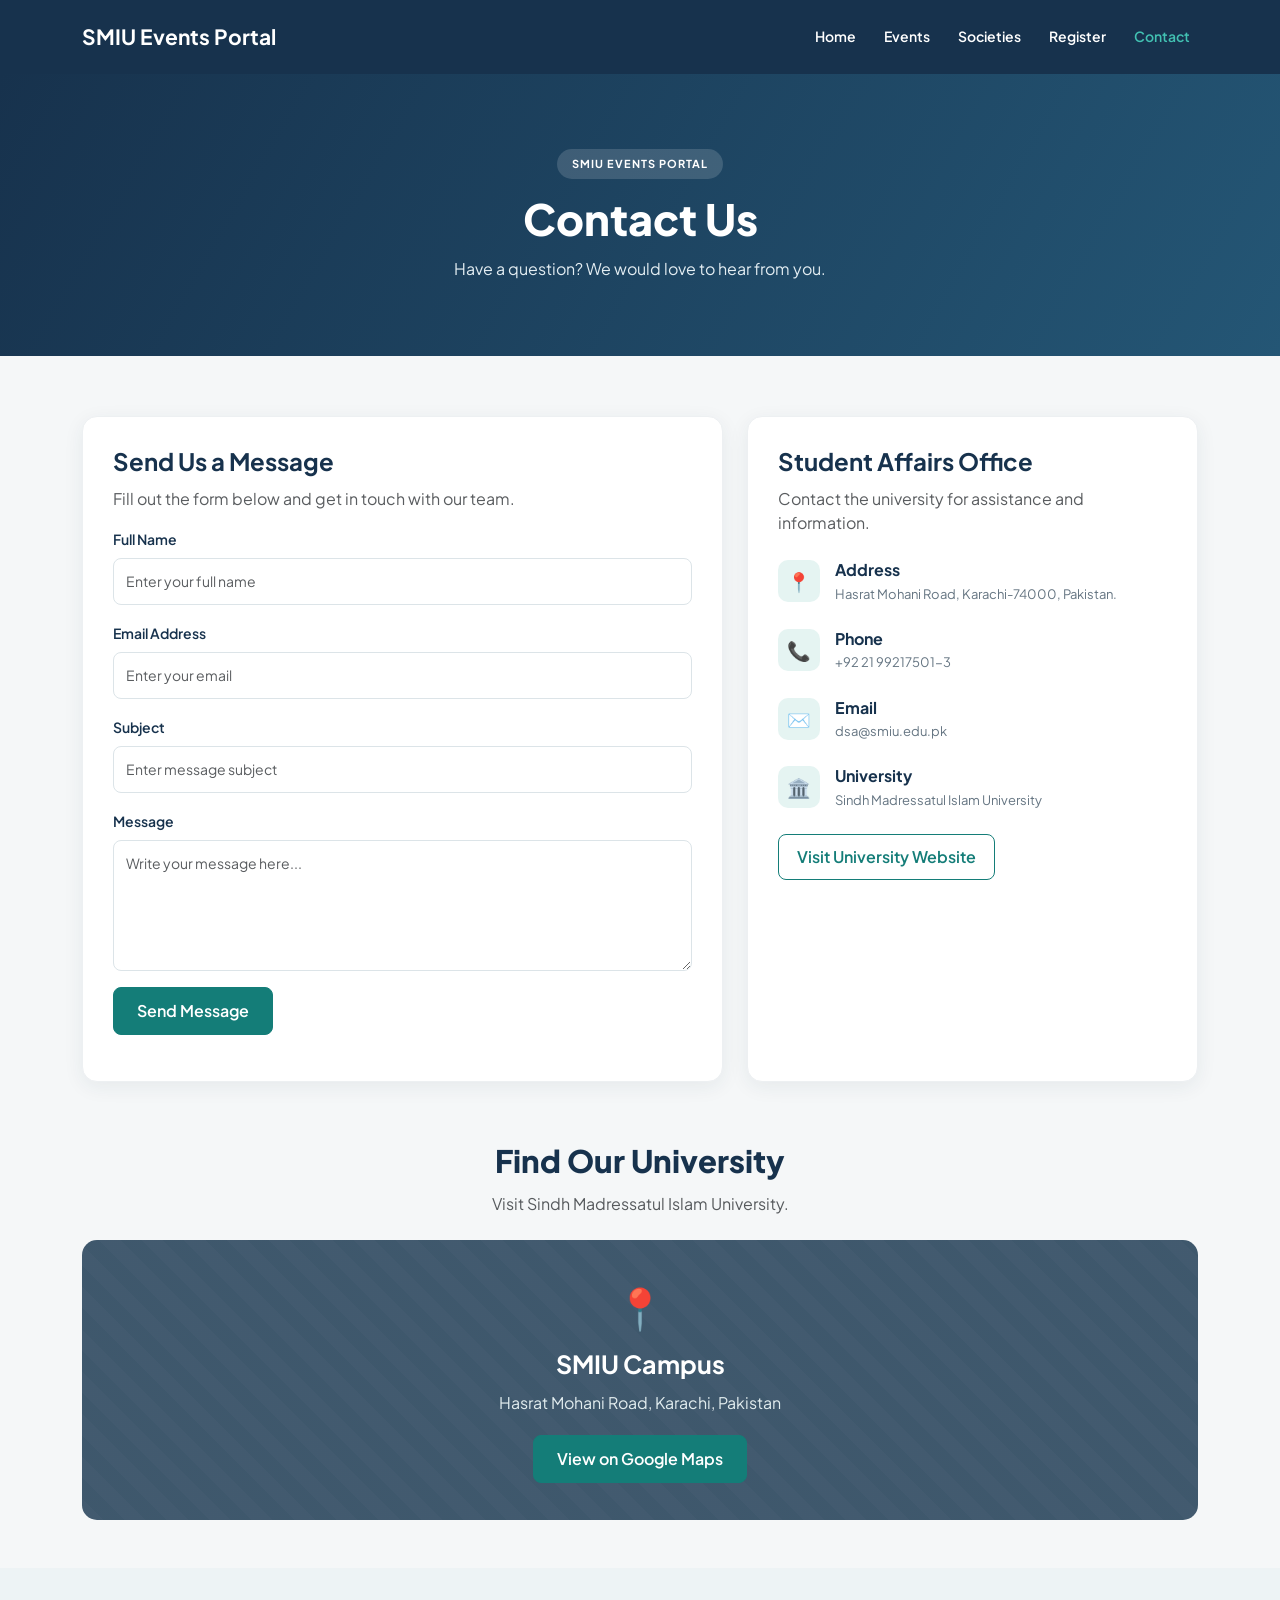
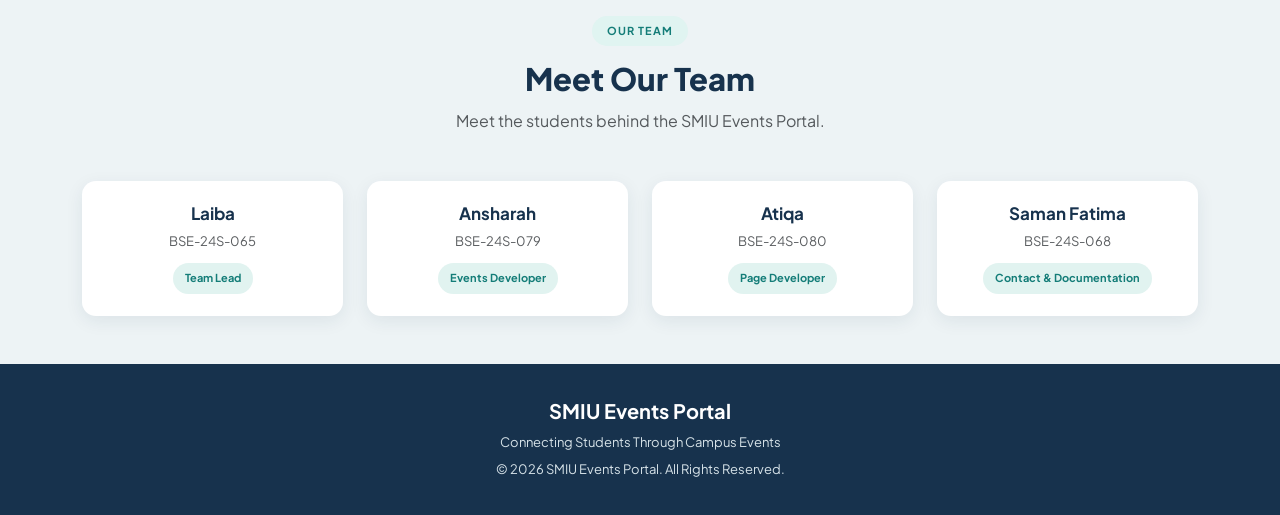
==== contact.html @ 270039a4 "Complete contact page design and styling" ====
<!DOCTYPE html>
<html lang="en">
<head>
    <meta charset="UTF-8">
    <meta name="viewport" content="width=device-width, initial-scale=1.0">

    <title>Contact Us | SMIU Events Portal</title>

    <!-- Bootstrap 5.3.3 CSS -->
    <link href="https://cdn.jsdelivr.net/npm/bootstrap@5.3.3/dist/css/bootstrap.min.css"
          rel="stylesheet">

    <!-- Google Font -->
    <link href="https://fonts.googleapis.com/css2?family=Plus+Jakarta+Sans:wght@400;500;600;700;800&display=swap"
          rel="stylesheet">

    <!-- Custom CSS -->
    <link rel="stylesheet" href="CSS/style.css">
</head>

<body>

<!-- ================= NAVBAR ================= -->
<header>
    <nav class="navbar navbar-expand-lg site-navbar">
        <div class="container">

            <a class="navbar-brand fw-bold text-white" href="index.html">
                SMIU Events Portal
            </a>

            <button class="navbar-toggler bg-light" type="button"
                    data-bs-toggle="collapse" data-bs-target="#mainNavbar"
                    aria-controls="mainNavbar" aria-expanded="false"
                    aria-label="Toggle navigation">
                <span class="navbar-toggler-icon"></span>
            </button>

            <div class="collapse navbar-collapse" id="mainNavbar">
                <ul class="navbar-nav ms-auto align-items-lg-center">

                    <li class="nav-item">
                        <a class="nav-link" href="index.html">Home</a>
                    </li>

                    <li class="nav-item">
                        <a class="nav-link" href="events.html">Events</a>
                    </li>

                    <li class="nav-item">
                        <a class="nav-link" href="societies.html">Societies</a>
                    </li>

                    <li class="nav-item">
                        <a class="nav-link" href="register.html">Register</a>
                    </li>

                    <li class="nav-item">
                        <a class="nav-link active" aria-current="page"
                           href="contact.html">Contact</a>
                    </li>

                </ul>
            </div>
        </div>
    </nav>
</header>

<main>

<!-- ================= HERO SECTION ================= -->
<section class="contact-hero text-center">
    <div class="container">
        <span class="hero-label">SMIU EVENTS PORTAL</span>
        <h1>Contact Us</h1>
        <p>Have a question? We would love to hear from you.</p>
    </div>
</section>

<!-- ================= CONTACT SECTION ================= -->
<section class="container contact-section py-5">

    <div class="row g-4">

        <!-- CONTACT FORM -->
        <div class="col-lg-7">
            <div class="contact-box h-100">

                <h2>Send Us a Message</h2>
                <p class="text-muted">
                    Fill out the form below and get in touch with our team.
                </p>

                <form id="contactForm">

                    <div class="mb-3">
                        <label for="name" class="form-label">Full Name</label>
                        <input type="text" class="form-control"
                               id="name" name="name"
                               placeholder="Enter your full name" required>
                    </div>

                    <div class="mb-3">
                        <label for="email" class="form-label">Email Address</label>
                        <input type="email" class="form-control"
                               id="email" name="email"
                               placeholder="Enter your email" required>
                    </div>

                    <div class="mb-3">
                        <label for="subject" class="form-label">Subject</label>
                        <input type="text" class="form-control"
                               id="subject" name="subject"
                               placeholder="Enter message subject" required>
                    </div>

                    <div class="mb-3">
                        <label for="message" class="form-label">Message</label>
                        <textarea class="form-control"
                                  id="message" name="message"
                                  rows="5"
                                  placeholder="Write your message here..."
                                  required></textarea>
                    </div>

                    <button type="submit" class="btn btn-smiu-primary">
                        Send Message
                    </button>

                    <p id="formFeedback" class="small mt-3 mb-0"
                       aria-live="polite"></p>

                </form>

            </div>
        </div>

        <!-- OFFICE DETAILS -->
        <div class="col-lg-5">
            <div class="contact-box office-box h-100">

                <h2>Student Affairs Office</h2>
                <p class="text-muted">
                    Contact the university for assistance and information.
                </p>

                <div class="office-detail">
                    <div class="detail-icon">📍</div>
                    <div>
                        <h6>Address</h6>
                        <p>Hasrat Mohani Road, Karachi-74000, Pakistan.</p>
                    </div>
                </div>

                <div class="office-detail">
                    <div class="detail-icon">📞</div>
                    <div>
                        <h6>Phone</h6>
                        <p>+92 21 99217501-3</p>
                    </div>
                </div>

                <div class="office-detail">
                    <div class="detail-icon">✉️</div>
                    <div>
                        <h6>Email</h6>
                        <p>dsa@smiu.edu.pk</p>
                    </div>
                </div>

                <div class="office-detail">
                    <div class="detail-icon">🏛️</div>
                    <div>
                        <h6>University</h6>
                        <p>Sindh Madressatul Islam University</p>
                    </div>
                </div>

                <a href="https://www.smiu.edu.pk/"
                   target="_blank" rel="noopener"
                   class="btn btn-outline-smiu mt-4">
                    Visit University Website
                </a>

            </div>
        </div>

    </div>
</section>

<!-- ================= MAP PLACEHOLDER ================= -->
<section class="container pb-5">

    <div class="text-center mb-4">
        <h2 class="smiu-section-title">Find Our University</h2>
        <p class="text-muted">Visit Sindh Madressatul Islam University.</p>
    </div>

    <div class="map-placeholder">
        <div class="map-content">
            <span class="map-icon">📍</span>
            <h3>SMIU Campus</h3>
            <p>Hasrat Mohani Road, Karachi, Pakistan</p>
            <a href="https://www.google.com/maps/search/?api=1&query=Sindh+Madressatul+Islam+University+Karachi"
               target="_blank" rel="noopener"
               class="btn btn-smiu-primary">
                View on Google Maps
            </a>
        </div>
    </div>

</section>

<!-- ================= TEAM SECTION ================= -->
<section class="team-section py-5">

    <div class="container">

        <div class="text-center mb-5">
            <span class="hero-label">OUR TEAM</span>
            <h2 class="smiu-section-title">Meet Our Team</h2>
            <p class="text-muted">
                Meet the students behind the SMIU Events Portal.
            </p>
        </div>

        <div class="row g-4">

            <!-- LAIBA -->
            <div class="col-12 col-sm-6 col-lg-3">
                <div class="card team-card h-100">
                    <img src="Images/laiba.jpg"
                         class="team-photo"
                         alt="Laiba - Team Lead"
                         onerror="this.style.display='none'">

                    <div class="card-body text-center">
                        <h5>Laiba</h5>
                        <p class="text-muted">BSE-24S-065</p>
                        <span class="team-badge">Team Lead</span>
                    </div>
                </div>
            </div>

            <!-- ANSHARAH -->
            <div class="col-12 col-sm-6 col-lg-3">
                <div class="card team-card h-100">
                    <img src="Images/ansharah.jpg"
                         class="team-photo"
                         alt="Ansharah - Events Page Developer"
                         onerror="this.style.display='none'">

                    <div class="card-body text-center">
                        <h5>Ansharah</h5>
                        <p class="text-muted">BSE-24S-079</p>
                        <span class="team-badge">Events Developer</span>
                    </div>
                </div>
            </div>

            <!-- ATIQA -->
            <div class="col-12 col-sm-6 col-lg-3">
                <div class="card team-card h-100">
                    <img src="Images/atiqa.jpg"
                         class="team-photo"
                         alt="Atiqa - Societies and Registration Developer"
                         onerror="this.style.display='none'">

                    <div class="card-body text-center">
                        <h5>Atiqa</h5>
                        <p class="text-muted">BSE-24S-080</p>
                        <span class="team-badge">Page Developer</span>
                    </div>
                </div>
            </div>

            <!-- SAMAN -->
            <div class="col-12 col-sm-6 col-lg-3">
                <div class="card team-card h-100">
                    <img src="Images/saman.jpg"
                         class="team-photo"
                         alt="Saman Fatima - Contact and Documentation"
                         onerror="this.style.display='none'">

                    <div class="card-body text-center">
                        <h5>Saman Fatima</h5>
                        <p class="text-muted">BSE-24S-068</p>
                        <span class="team-badge">Contact & Documentation</span>
                    </div>
                </div>
            </div>

        </div>
    </div>
</section>

</main>

<!-- ================= FOOTER ================= -->
<footer class="site-footer">
    <div class="container text-center">
        <h5>SMIU Events Portal</h5>
        <p>Connecting Students Through Campus Events</p>
        <p class="mb-0">
            &copy; 2026 SMIU Events Portal. All Rights Reserved.
        </p>
    </div>
</footer>

<!-- Bootstrap Bundle JS -->
<script src="https://cdn.jsdelivr.net/npm/bootstrap@5.3.3/dist/js/bootstrap.bundle.min.js"></script>

<!-- Contact Form Demo Behaviour -->
<script>
    document.getElementById("contactForm").addEventListener("submit", function(event) {
        event.preventDefault();

        document.getElementById("formFeedback").textContent =
            "Thank you! Your message has been prepared successfully.";

        document.getElementById("formFeedback").className =
            "small mt-3 mb-0 text-success";

        this.reset();
    });
</script>

</body>
</html>
---- CSS/style.css ----
/* ==========================================
   SMIU EVENTS PORTAL
   SAMAN - CONTACT PAGE STYLING
========================================== */

* {
    box-sizing: border-box;
}

body {
    font-family: 'Plus Jakarta Sans', sans-serif;
    background: #f5f7f8;
    color: #263746;
    margin: 0;
}

/* ================= NAVBAR ================= */

.site-navbar {
    background: #17324d;
    padding: 16px 0;
}

.site-navbar .navbar-brand {
    font-size: 21px;
    color: #ffffff;
}

.site-navbar .nav-link {
    color: #ffffff;
    font-size: 14px;
    font-weight: 600;
    margin-left: 12px;
    transition: 0.3s;
}

.site-navbar .nav-link:hover,
.site-navbar .nav-link.active {
    color: #42c1b2;
}

/* ================= HERO ================= */

.contact-hero {
    background: linear-gradient(120deg, #17324d, #245675);
    color: white;
    padding: 75px 15px;
}

.hero-label {
    display: inline-block;
    color: #147d78;
    background: #e0f4f1;
    padding: 7px 15px;
    border-radius: 30px;
    font-size: 11px;
    font-weight: 700;
    letter-spacing: 1px;
    margin-bottom: 14px;
}

.contact-hero .hero-label {
    background: rgba(255,255,255,0.15);
    color: #ffffff;
}

.contact-hero h1 {
    font-size: 43px;
    font-weight: 800;
    margin-bottom: 12px;
}

.contact-hero p {
    color: #e3edf2;
    margin: 0;
    font-size: 16px;
}

/* ================= CONTACT SECTION ================= */

.contact-section {
    padding-top: 60px !important;
    padding-bottom: 60px !important;
}

.contact-box {
    background: #ffffff;
    padding: 30px;
    border-radius: 15px;
    box-shadow: 0 5px 20px rgba(23,50,77,0.07);
    border: 1px solid #edf0f2;
}

.contact-box h2 {
    color: #17324d;
    font-size: 24px;
    font-weight: 700;
    margin-bottom: 12px;
}

/* ================= FORM ================= */

.contact-box .form-label {
    color: #17324d;
    font-weight: 600;
    font-size: 14px;
}

.contact-box .form-control {
    padding: 12px;
    border: 1px solid #dce4e8;
    border-radius: 8px;
    font-size: 14px;
}

.contact-box .form-control:focus {
    border-color: #147d78;
    box-shadow: 0 0 0 0.2rem rgba(20,125,120,0.12);
}

/* ================= BUTTONS ================= */

.btn-smiu-primary {
    background: #147d78;
    color: #ffffff;
    border: 1px solid #147d78;
    padding: 11px 23px;
    border-radius: 8px;
    font-weight: 600;
    transition: 0.3s;
}

.btn-smiu-primary:hover {
    background: #105f5b;
    color: white;
    border-color: #105f5b;
}

.btn-outline-smiu {
    border: 1px solid #147d78;
    color: #147d78;
    border-radius: 8px;
    padding: 10px 18px;
    font-weight: 600;
}

.btn-outline-smiu:hover {
    background: #147d78;
    color: #ffffff;
}

/* ================= OFFICE DETAILS ================= */

.office-box {
    background: #ffffff;
}

.office-detail {
    display: flex;
    align-items: flex-start;
    gap: 15px;
    margin-top: 25px;
}

.detail-icon {
    background: #e5f4f2;
    color: #147d78;
    width: 42px;
    height: 42px;
    min-width: 42px;
    display: flex;
    align-items: center;
    justify-content: center;
    border-radius: 10px;
    font-size: 19px;
}

.office-detail h6 {
    color: #17324d;
    font-weight: 700;
    margin-bottom: 5px;
}

.office-detail p {
    color: #657582;
    font-size: 13px;
    margin: 0;
    overflow-wrap: anywhere;
}

/* ================= SECTION HEADINGS ================= */

.smiu-section-title {
    color: #17324d;
    font-size: 31px;
    font-weight: 800;
    margin-bottom: 12px;
}

/* ================= MAP PLACEHOLDER ================= */

.map-placeholder {
    min-height: 280px;
    border-radius: 15px;
    background:
        linear-gradient(rgba(23,50,77,0.78), rgba(23,50,77,0.78)),
        repeating-linear-gradient(
            45deg,
            #dce9e8,
            #dce9e8 15px,
            #cbdedb 15px,
            #cbdedb 30px
        );
    display: flex;
    align-items: center;
    justify-content: center;
    text-align: center;
    padding: 30px;
}

.map-content {
    color: #ffffff;
}

.map-icon {
    font-size: 40px;
}

.map-content h3 {
    font-size: 25px;
    font-weight: 700;
    margin: 12px 0;
}

.map-content p {
    margin-bottom: 20px;
    color: #e1ecee;
}

/* ================= TEAM SECTION ================= */

.team-section {
    background: #edf3f5;
}

.team-card {
    background: #ffffff;
    border: none;
    border-radius: 14px;
    overflow: hidden;
    box-shadow: 0 5px 18px rgba(23,50,77,0.08);
    transition: 0.3s;
}

.team-card:hover {
    transform: translateY(-6px);
}

.team-photo {
    width: 100%;
    height: 190px;
    object-fit: cover;
    background: #dce9e8;
}

.team-card .card-body {
    padding: 22px 12px;
}

.team-card h5 {
    color: #17324d;
    font-size: 17px;
    font-weight: 700;
}

.team-card p {
    font-size: 13px;
    margin-bottom: 12px;
}

.team-badge {
    display: inline-block;
    background: #e1f3f0;
    color: #147d78;
    padding: 7px 12px;
    border-radius: 20px;
    font-size: 11px;
    font-weight: 700;
}

/* ================= FOOTER ================= */

.site-footer {
    background: #17324d;
    color: #ffffff;
    padding: 35px 15px;
}

.site-footer h5 {
    font-weight: 700;
    margin-bottom: 10px;
}

.site-footer p {
    color: #d6e2e8;
    font-size: 13px;
    margin-bottom: 8px;
}

/* ================= RESPONSIVE DESIGN ================= */

@media (max-width: 991px) {

    .site-navbar .nav-link {
        margin-left: 0;
        padding: 10px 0;
    }

    .contact-box {
        padding: 25px;
    }
}

@media (max-width: 768px) {

    .contact-hero {
        padding: 55px 15px;
    }

    .contact-hero h1 {
        font-size: 34px;
    }

    .smiu-section-title {
        font-size: 26px;
    }

    .map-placeholder {
        min-height: 240px;
    }
}

@media (max-width: 576px) {

    .contact-hero h1 {
        font-size: 29px;
    }

    .contact-box {
        padding: 20px;
    }

    .team-photo {
        height: 220px;
    }

    .contact-section {
        padding-top: 35px !important;
    }
}
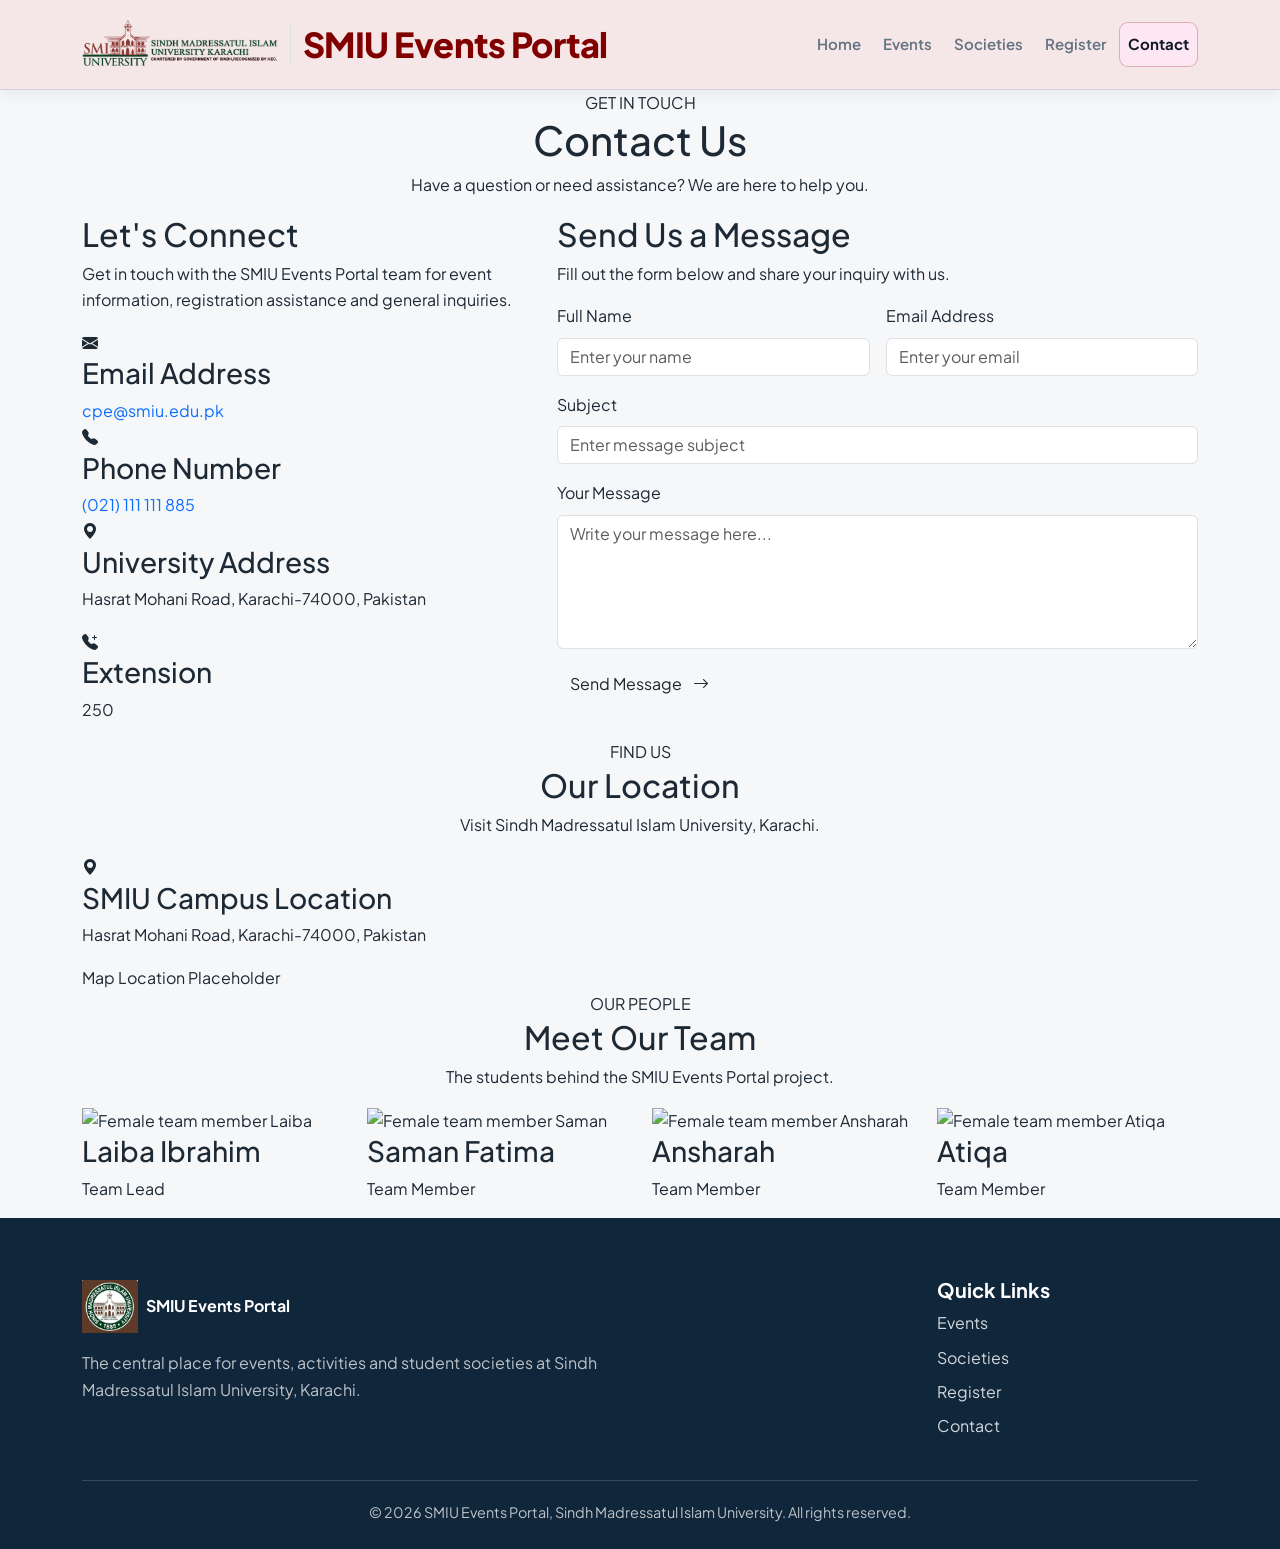
==== commit 3d9b7db7: "Add Contact page structure and content" ====
--- a/contact.html
+++ b/contact.html
@@ -2,329 +2,262 @@
 <!DOCTYPE html>
 <html lang="en">
 <head>
-    <meta charset="UTF-8">
-    <meta name="viewport" content="width=device-width, initial-scale=1.0">
-
-    <title>Contact Us | SMIU Events Portal</title>
-
-    <!-- Bootstrap 5.3.3 CSS -->
-    <link href="https://cdn.jsdelivr.net/npm/bootstrap@5.3.3/dist/css/bootstrap.min.css"
-          rel="stylesheet">
-
-    <!-- Google Font -->
-    <link href="https://fonts.googleapis.com/css2?family=Plus+Jakarta+Sans:wght@400;500;600;700;800&display=swap"
-          rel="stylesheet">
-
-    <!-- Custom CSS -->
-    <link rel="stylesheet" href="CSS/style.css">
+  <meta charset="UTF-8">
+  <meta name="viewport" content="width=device-width, initial-scale=1">
+  <meta name="description" content="Contact Sindh Madressatul Islam University Events Portal for information and assistance.">
+  <title>SMIU Events Portal | Contact</title>
+
+  <!-- Google Font: Same as Home Page -->
+  <link rel="preconnect" href="https://fonts.googleapis.com">
+  <link rel="preconnect" href="https://fonts.gstatic.com" crossorigin>
+  <link href="https://fonts.googleapis.com/css2?family=Plus+Jakarta+Sans:wght@400;500;600;700;800&display=swap" rel="stylesheet">
+
+  <!-- Bootstrap 5.3.3 -->
+  <link href="https://cdn.jsdelivr.net/npm/bootstrap@5.3.3/dist/css/bootstrap.min.css" rel="stylesheet">
+  <link href="https://cdn.jsdelivr.net/npm/bootstrap-icons@1.11.3/font/bootstrap-icons.min.css" rel="stylesheet">
+  <link href="CSS/style.css" rel="stylesheet">
 </head>
 
-<body>
-
-<!-- ================= NAVBAR ================= -->
-<header>
-    <nav class="navbar navbar-expand-lg site-navbar">
-        <div class="container">
-
-            <a class="navbar-brand fw-bold text-white" href="index.html">
-                SMIU Events Portal
-            </a>
-
-            <button class="navbar-toggler bg-light" type="button"
-                    data-bs-toggle="collapse" data-bs-target="#mainNavbar"
-                    aria-controls="mainNavbar" aria-expanded="false"
-                    aria-label="Toggle navigation">
-                <span class="navbar-toggler-icon"></span>
-            </button>
-
-            <div class="collapse navbar-collapse" id="mainNavbar">
-                <ul class="navbar-nav ms-auto align-items-lg-center">
-
-                    <li class="nav-item">
-                        <a class="nav-link" href="index.html">Home</a>
-                    </li>
-
-                    <li class="nav-item">
-                        <a class="nav-link" href="events.html">Events</a>
-                    </li>
-
-                    <li class="nav-item">
-                        <a class="nav-link" href="societies.html">Societies</a>
-                    </li>
-
-                    <li class="nav-item">
-                        <a class="nav-link" href="register.html">Register</a>
-                    </li>
-
-                    <li class="nav-item">
-                        <a class="nav-link active" aria-current="page"
-                           href="contact.html">Contact</a>
-                    </li>
-
-                </ul>
-            </div>
-        </div>
+<body class="smiu-body">
+
+  <!-- COMMON NAVBAR -->
+  <header>
+    <nav class="navbar navbar-expand-lg site-navbar sticky-top" aria-label="Main navigation">
+      <div class="container">
+        <a class="navbar-brand site-navbar__brand d-flex align-items-center gap-2" href="index.html">
+          <img src="Images/smiu-logo.png" alt="SMIU Logo" class="site-navbar__logo"
+               onerror="this.style.display='none'; this.nextElementSibling.style.display='inline-block';">
+          <i class="bi bi-mortarboard-fill fs-3 text-primary" style="display:none;" aria-hidden="true"></i>
+          <span class="site-navbar__brand-text">SMIU Events Portal</span>
+        </a>
+
+        <button class="navbar-toggler" type="button" data-bs-toggle="collapse" data-bs-target="#mainNav"
+                aria-controls="mainNav" aria-expanded="false" aria-label="Toggle navigation menu">
+          <span class="navbar-toggler-icon"></span>
+        </button>
+
+        <div class="collapse navbar-collapse" id="mainNav">
+          <ul class="navbar-nav ms-auto mb-2 mb-lg-0 align-items-lg-center gap-lg-1">
+            <li class="nav-item"><a class="nav-link" href="index.html">Home</a></li>
+            <li class="nav-item"><a class="nav-link" href="events.html">Events</a></li>
+            <li class="nav-item"><a class="nav-link" href="societies.html">Societies</a></li>
+            <li class="nav-item"><a class="nav-link" href="register.html">Register</a></li>
+            <li class="nav-item"><a class="nav-link active" aria-current="page" href="contact.html">Contact</a></li>
+          </ul>
+        </div>
+      </div>
     </nav>
-</header>
-
-<main>
-
-<!-- ================= HERO SECTION ================= -->
-<section class="contact-hero text-center">
+  </header>
+
+  <main id="main-content">
+
+    <!-- CONTACT HERO -->
+    <section class="contact-hero">
+      <div class="container text-center">
+        <span class="contact-tag">GET IN TOUCH</span>
+        <h1>Contact Us</h1>
+        <p>Have a question or need assistance? We are here to help you.</p>
+      </div>
+    </section>
+
+    <!-- CONTACT INFORMATION -->
+    <section class="contact-section">
+      <div class="container">
+        <div class="row g-4">
+
+          <div class="col-12 col-lg-5">
+            <div class="contact-info">
+              <h2>Let's Connect</h2>
+              <p class="contact-info-intro">
+                Get in touch with the SMIU Events Portal team for event information,
+                registration assistance and general inquiries.
+              </p>
+
+              <div class="contact-info-item">
+                <div class="contact-icon"><i class="bi bi-envelope-fill"></i></div>
+                <div>
+                  <h3>Email Address</h3>
+                  <a href="mailto:cpe@smiu.edu.pk">cpe@smiu.edu.pk</a>
+                </div>
+              </div>
+
+              <div class="contact-info-item">
+                <div class="contact-icon"><i class="bi bi-telephone-fill"></i></div>
+                <div>
+                  <h3>Phone Number</h3>
+                  <a href="tel:+9221111111885">(021) 111 111 885</a>
+                </div>
+              </div>
+
+              <div class="contact-info-item">
+                <div class="contact-icon"><i class="bi bi-geo-alt-fill"></i></div>
+                <div>
+                  <h3>University Address</h3>
+                  <p>Hasrat Mohani Road, Karachi-74000, Pakistan</p>
+                </div>
+              </div>
+
+              <div class="contact-info-item">
+                <div class="contact-icon"><i class="bi bi-telephone-plus-fill"></i></div>
+                <div>
+                  <h3>Extension</h3>
+                  <p>250</p>
+                </div>
+              </div>
+            </div>
+          </div>
+
+          <!-- CONTACT FORM -->
+          <div class="col-12 col-lg-7">
+            <div class="contact-form-card">
+              <h2>Send Us a Message</h2>
+              <p>Fill out the form below and share your inquiry with us.</p>
+
+              <form action="#" method="post">
+                <div class="row g-3">
+
+                  <div class="col-12 col-md-6">
+                    <label for="contact-name" class="form-label">Full Name</label>
+                    <input type="text" class="form-control" id="contact-name"
+                           name="name" placeholder="Enter your name" required>
+                  </div>
+
+                  <div class="col-12 col-md-6">
+                    <label for="contact-email" class="form-label">Email Address</label>
+                    <input type="email" class="form-control" id="contact-email"
+                           name="email" placeholder="Enter your email" required>
+                  </div>
+
+                  <div class="col-12">
+                    <label for="contact-subject" class="form-label">Subject</label>
+                    <input type="text" class="form-control" id="contact-subject"
+                           name="subject" placeholder="Enter message subject" required>
+                  </div>
+
+                  <div class="col-12">
+                    <label for="contact-message" class="form-label">Your Message</label>
+                    <textarea class="form-control" id="contact-message" name="message"
+                              rows="5" placeholder="Write your message here..." required></textarea>
+                  </div>
+
+                  <div class="col-12">
+                    <button type="submit" class="btn contact-submit-btn">
+                      Send Message <i class="bi bi-arrow-right ms-2"></i>
+                    </button>
+                  </div>
+
+                </div>
+              </form>
+            </div>
+          </div>
+
+        </div>
+      </div>
+    </section>
+
+    <!-- MAP PLACEHOLDER -->
+    <section class="contact-map-section">
+      <div class="container">
+        <div class="contact-section-heading text-center">
+          <span class="contact-tag">FIND US</span>
+          <h2>Our Location</h2>
+          <p>Visit Sindh Madressatul Islam University, Karachi.</p>
+        </div>
+
+        <div class="map-placeholder">
+          <i class="bi bi-geo-alt-fill"></i>
+          <h3>SMIU Campus Location</h3>
+          <p>Hasrat Mohani Road, Karachi-74000, Pakistan</p>
+          <span>Map Location Placeholder</span>
+        </div>
+      </div>
+    </section>
+
+    <!-- MEET OUR TEAM -->
+    <section class="contact-team-section">
+      <div class="container">
+        <div class="contact-section-heading text-center">
+          <span class="contact-tag">OUR PEOPLE</span>
+          <h2>Meet Our Team</h2>
+          <p>The students behind the SMIU Events Portal project.</p>
+        </div>
+
+        <div class="row g-4 justify-content-center">
+
+          <div class="col-12 col-sm-6 col-lg-3">
+            <div class="team-card">
+              <img src="Images/team-laiba.jpg" alt="Female team member Laiba" class="team-photo">
+              <div class="team-card-content">
+                <h3>Laiba Ibrahim</h3>
+                <p>Team Lead</p>
+              </div>
+            </div>
+          </div>
+
+          <div class="col-12 col-sm-6 col-lg-3">
+            <div class="team-card">
+              <img src="Images/team-saman.jpg" alt="Female team member Saman" class="team-photo">
+              <div class="team-card-content">
+                <h3>Saman Fatima</h3>
+                <p>Team Member</p>
+              </div>
+            </div>
+          </div>
+
+          <div class="col-12 col-sm-6 col-lg-3">
+            <div class="team-card">
+              <img src="Images/team-ansharah.jpg" alt="Female team member Ansharah" class="team-photo">
+              <div class="team-card-content">
+                <h3>Ansharah</h3>
+                <p>Team Member</p>
+              </div>
+            </div>
+          </div>
+
+          <div class="col-12 col-sm-6 col-lg-3">
+            <div class="team-card">
+              <img src="Images/team-atiqa.jpg" alt="Female team member Atiqa" class="team-photo">
+              <div class="team-card-content">
+                <h3>Atiqa</h3>
+                <p>Team Member</p>
+              </div>
+            </div>
+          </div>
+
+        </div>
+      </div>
+    </section>
+
+  </main>
+
+  <!-- COMMON FOOTER -->
+  <footer class="site-footer">
     <div class="container">
-        <span class="hero-label">SMIU EVENTS PORTAL</span>
-        <h1>Contact Us</h1>
-        <p>Have a question? We would love to hear from you.</p>
+      <div class="row g-4">
+        <div class="col-12 col-md-7 col-lg-6">
+          <p class="footer-brand d-flex align-items-center gap-2">
+            <img src="Images/SMIU_Logo2.jpg" alt="SMIU Logo" class="site-footer__logo"
+                 onerror="this.style.display='none';">
+            <span>SMIU Events Portal</span>
+          </p>
+          <p>The central place for events, activities and student societies at Sindh Madressatul Islam University, Karachi.</p>
+        </div>
+
+        <div class="col-12 col-md-5 col-lg-3 ms-lg-auto">
+          <h5>Quick Links</h5>
+          <ul class="list-unstyled">
+            <li class="mb-2"><a href="events.html">Events</a></li>
+            <li class="mb-2"><a href="societies.html">Societies</a></li>
+            <li class="mb-2"><a href="register.html">Register</a></li>
+            <li class="mb-2"><a href="contact.html">Contact</a></li>
+          </ul>
+        </div>
+      </div>
+      <p class="footer-bottom mb-0">&copy; 2026 SMIU Events Portal, Sindh Madressatul Islam University. All rights reserved.</p>
     </div>
-</section>
-
-<!-- ================= CONTACT SECTION ================= -->
-<section class="container contact-section py-5">
-
-    <div class="row g-4">
-
-        <!-- CONTACT FORM -->
-        <div class="col-lg-7">
-            <div class="contact-box h-100">
-
-                <h2>Send Us a Message</h2>
-                <p class="text-muted">
-                    Fill out the form below and get in touch with our team.
-                </p>
-
-                <form id="contactForm">
-
-                    <div class="mb-3">
-                        <label for="name" class="form-label">Full Name</label>
-                        <input type="text" class="form-control"
-                               id="name" name="name"
-                               placeholder="Enter your full name" required>
-                    </div>
-
-                    <div class="mb-3">
-                        <label for="email" class="form-label">Email Address</label>
-                        <input type="email" class="form-control"
-                               id="email" name="email"
-                               placeholder="Enter your email" required>
-                    </div>
-
-                    <div class="mb-3">
-                        <label for="subject" class="form-label">Subject</label>
-                        <input type="text" class="form-control"
-                               id="subject" name="subject"
-                               placeholder="Enter message subject" required>
-                    </div>
-
-                    <div class="mb-3">
-                        <label for="message" class="form-label">Message</label>
-                        <textarea class="form-control"
-                                  id="message" name="message"
-                                  rows="5"
-                                  placeholder="Write your message here..."
-                                  required></textarea>
-                    </div>
-
-                    <button type="submit" class="btn btn-smiu-primary">
-                        Send Message
-                    </button>
-
-                    <p id="formFeedback" class="small mt-3 mb-0"
-                       aria-live="polite"></p>
-
-                </form>
-
-            </div>
-        </div>
-
-        <!-- OFFICE DETAILS -->
-        <div class="col-lg-5">
-            <div class="contact-box office-box h-100">
-
-                <h2>Student Affairs Office</h2>
-                <p class="text-muted">
-                    Contact the university for assistance and information.
-                </p>
-
-                <div class="office-detail">
-                    <div class="detail-icon">📍</div>
-                    <div>
-                        <h6>Address</h6>
-                        <p>Hasrat Mohani Road, Karachi-74000, Pakistan.</p>
-                    </div>
-                </div>
-
-                <div class="office-detail">
-                    <div class="detail-icon">📞</div>
-                    <div>
-                        <h6>Phone</h6>
-                        <p>+92 21 99217501-3</p>
-                    </div>
-                </div>
-
-                <div class="office-detail">
-                    <div class="detail-icon">✉️</div>
-                    <div>
-                        <h6>Email</h6>
-                        <p>dsa@smiu.edu.pk</p>
-                    </div>
-                </div>
-
-                <div class="office-detail">
-                    <div class="detail-icon">🏛️</div>
-                    <div>
-                        <h6>University</h6>
-                        <p>Sindh Madressatul Islam University</p>
-                    </div>
-                </div>
-
-                <a href="https://www.smiu.edu.pk/"
-                   target="_blank" rel="noopener"
-                   class="btn btn-outline-smiu mt-4">
-                    Visit University Website
-                </a>
-
-            </div>
-        </div>
-
-    </div>
-</section>
-
-<!-- ================= MAP PLACEHOLDER ================= -->
-<section class="container pb-5">
-
-    <div class="text-center mb-4">
-        <h2 class="smiu-section-title">Find Our University</h2>
-        <p class="text-muted">Visit Sindh Madressatul Islam University.</p>
-    </div>
-
-    <div class="map-placeholder">
-        <div class="map-content">
-            <span class="map-icon">📍</span>
-            <h3>SMIU Campus</h3>
-            <p>Hasrat Mohani Road, Karachi, Pakistan</p>
-            <a href="https://www.google.com/maps/search/?api=1&query=Sindh+Madressatul+Islam+University+Karachi"
-               target="_blank" rel="noopener"
-               class="btn btn-smiu-primary">
-                View on Google Maps
-            </a>
-        </div>
-    </div>
-
-</section>
-
-<!-- ================= TEAM SECTION ================= -->
-<section class="team-section py-5">
-
-    <div class="container">
-
-        <div class="text-center mb-5">
-            <span class="hero-label">OUR TEAM</span>
-            <h2 class="smiu-section-title">Meet Our Team</h2>
-            <p class="text-muted">
-                Meet the students behind the SMIU Events Portal.
-            </p>
-        </div>
-
-        <div class="row g-4">
-
-            <!-- LAIBA -->
-            <div class="col-12 col-sm-6 col-lg-3">
-                <div class="card team-card h-100">
-                    <img src="Images/laiba.jpg"
-                         class="team-photo"
-                         alt="Laiba - Team Lead"
-                         onerror="this.style.display='none'">
-
-                    <div class="card-body text-center">
-                        <h5>Laiba</h5>
-                        <p class="text-muted">BSE-24S-065</p>
-                        <span class="team-badge">Team Lead</span>
-                    </div>
-                </div>
-            </div>
-
-            <!-- ANSHARAH -->
-            <div class="col-12 col-sm-6 col-lg-3">
-                <div class="card team-card h-100">
-                    <img src="Images/ansharah.jpg"
-                         class="team-photo"
-                         alt="Ansharah - Events Page Developer"
-                         onerror="this.style.display='none'">
-
-                    <div class="card-body text-center">
-                        <h5>Ansharah</h5>
-                        <p class="text-muted">BSE-24S-079</p>
-                        <span class="team-badge">Events Developer</span>
-                    </div>
-                </div>
-            </div>
-
-            <!-- ATIQA -->
-            <div class="col-12 col-sm-6 col-lg-3">
-                <div class="card team-card h-100">
-                    <img src="Images/atiqa.jpg"
-                         class="team-photo"
-                         alt="Atiqa - Societies and Registration Developer"
-                         onerror="this.style.display='none'">
-
-                    <div class="card-body text-center">
-                        <h5>Atiqa</h5>
-                        <p class="text-muted">BSE-24S-080</p>
-                        <span class="team-badge">Page Developer</span>
-                    </div>
-                </div>
-            </div>
-
-            <!-- SAMAN -->
-            <div class="col-12 col-sm-6 col-lg-3">
-                <div class="card team-card h-100">
-                    <img src="Images/saman.jpg"
-                         class="team-photo"
-                         alt="Saman Fatima - Contact and Documentation"
-                         onerror="this.style.display='none'">
-
-                    <div class="card-body text-center">
-                        <h5>Saman Fatima</h5>
-                        <p class="text-muted">BSE-24S-068</p>
-                        <span class="team-badge">Contact & Documentation</span>
-                    </div>
-                </div>
-            </div>
-
-        </div>
-    </div>
-</section>
-
-</main>
-
-<!-- ================= FOOTER ================= -->
-<footer class="site-footer">
-    <div class="container text-center">
-        <h5>SMIU Events Portal</h5>
-        <p>Connecting Students Through Campus Events</p>
-        <p class="mb-0">
-            &copy; 2026 SMIU Events Portal. All Rights Reserved.
-        </p>
-    </div>
-</footer>
-
-<!-- Bootstrap Bundle JS -->
-<script src="https://cdn.jsdelivr.net/npm/bootstrap@5.3.3/dist/js/bootstrap.bundle.min.js"></script>
-
-<!-- Contact Form Demo Behaviour -->
-<script>
-    document.getElementById("contactForm").addEventListener("submit", function(event) {
-        event.preventDefault();
-
-        document.getElementById("formFeedback").textContent =
-            "Thank you! Your message has been prepared successfully.";
-
-        document.getElementById("formFeedback").className =
-            "small mt-3 mb-0 text-success";
-
-        this.reset();
-    });
-</script>
-
+  </footer>
+
+  <!-- Bootstrap JavaScript -->
+  <script src="https://cdn.jsdelivr.net/npm/bootstrap@5.3.3/dist/js/bootstrap.bundle.min.js"></script>
 </body>
 </html>
--- a/CSS/style.css
+++ b/CSS/style.css
@@ -1,361 +1,713 @@
-
-/* ==========================================
-   SMIU EVENTS PORTAL
-   SAMAN - CONTACT PAGE STYLING
-========================================== */
-
-* {
-    box-sizing: border-box;
+:root {
+  color-scheme: light;
+  --primary: #17324d;
+  --primary-deep: #10263a;
+  --accent: #147d78;
+  --accent-hover: #106762;
+  --background: #f5f7f8;
+  --surface: #ffffff;
+  --surface-tint: #eef3f4;
+  --text: #1d2935;
+  --muted: #647280;
+  --border: #dce3e7;
+  --shadow: 0 8px 24px rgba(23, 50, 77, 0.07);
+  --radius: 16px;
 }
 
 body {
-    font-family: 'Plus Jakarta Sans', sans-serif;
-    background: #f5f7f8;
-    color: #263746;
-    margin: 0;
-}
-
-/* ================= NAVBAR ================= */
+  background: var(--background);
+  color: var(--text);
+  font-family: "Plus Jakarta Sans", sans-serif;
+  line-height: 1.65;
+}
+
+a {
+  text-decoration: none;
+}
+
+img {
+  max-width: 100%;
+}
+
+a:focus-visible,
+button:focus-visible {
+  outline: 3px solid #65c4bd;
+  outline-offset: 3px;
+}
+
+/* Navigation */
 
 .site-navbar {
-    background: #17324d;
-    padding: 16px 0;
+  padding: 0.4rem 0;
+  border-bottom: 1px solid rgba(23, 50, 77, 0.12);
+  background: rgb(245, 231, 231);
+  box-shadow: 0 4px 16px rgba(23, 50, 77, 0.06);
+  backdrop-filter: blur(14px);
+}
+
+.site-navbar__logo {
+  width: auto;
+  max-width: 200px;
+  height: 66px;
+  flex: 0 0 auto;
+  object-fit: contain;
 }
 
 .site-navbar .navbar-brand {
-    font-size: 21px;
-    color: #ffffff;
-}
-
+  display: inline-flex;
+  align-items: center;
+  gap: 0.75rem;
+  margin-right: 1.5rem;
+  color: var(--primary);
+  font-weight: 700;
+  font-size: 1.04rem;
+  letter-spacing: -0.035em;
+  line-height: 1.25;
+}
+
+.site-navbar__brand > .bi {
+  width: 56px;
+  height: 56px;
+  flex: 0 0 56px;
+  border-radius: 12px;
+  background: var(--surface-tint);
+  line-height: 56px;
+  text-align: center;
+}
+
+.site-navbar .navbar-toggler {
+  padding: 0.45rem 0.6rem;
+  border-color: var(--border);
+  border-radius: 9px;
+  background: var(--surface);
+}
+
+.site-navbar .navbar-toggler:focus {
+  box-shadow: none;
+}
+.site-navbar__brand-text {
+  align-self: center;
+  font-size: 2.15rem;
+  font-weight: 800;
+  letter-spacing: -0.015em;
+  line-height: 1.2;
+  padding-left: 12px;
+  border-left: 1.5px solid var(--border);
+  color: maroon;
+}
+
+@media (max-width: 768px) {
+  .site-navbar__brand-text {
+    font-size: 1.35rem;
+  }
+}
 .site-navbar .nav-link {
-    color: #ffffff;
-    font-size: 14px;
-    font-weight: 600;
-    margin-left: 12px;
-    transition: 0.3s;
-}
-
-.site-navbar .nav-link:hover,
+  display: flex;
+  min-height: 42px;
+  align-items: center;
+  padding: 0.55rem 0.9rem;
+  border: 1px solid transparent;
+  border-radius: 9px;
+  color: var(--muted);
+  font-size: 0.94rem;
+  font-weight: 600;
+  transition: color 160ms ease, background-color 160ms ease, border-color 160ms ease;
+}
+
+.site-navbar .nav-link:hover {
+  border-color: rgba(23, 50, 77, 0.08);
+  background: rgba(23, 50, 77, 0.045);
+  color: var(--primary);
+}
 .site-navbar .nav-link.active {
-    color: #42c1b2;
-}
-
-/* ================= HERO ================= */
-
-.contact-hero {
-    background: linear-gradient(120deg, #17324d, #245675);
-    color: white;
-    padding: 75px 15px;
-}
-
-.hero-label {
-    display: inline-block;
-    color: #147d78;
-    background: #e0f4f1;
-    padding: 7px 15px;
-    border-radius: 30px;
-    font-size: 11px;
-    font-weight: 700;
-    letter-spacing: 1px;
-    margin-bottom: 14px;
-}
-
-.contact-hero .hero-label {
-    background: rgba(255,255,255,0.15);
-    color: #ffffff;
-}
-
-.contact-hero h1 {
-    font-size: 43px;
-    font-weight: 800;
-    margin-bottom: 12px;
-}
-
-.contact-hero p {
-    color: #e3edf2;
-    margin: 0;
-    font-size: 16px;
-}
-
-/* ================= CONTACT SECTION ================= */
-
-.contact-section {
-    padding-top: 60px !important;
-    padding-bottom: 60px !important;
-}
-
-.contact-box {
-    background: #ffffff;
-    padding: 30px;
-    border-radius: 15px;
-    box-shadow: 0 5px 20px rgba(23,50,77,0.07);
-    border: 1px solid #edf0f2;
-}
-
-.contact-box h2 {
-    color: #17324d;
-    font-size: 24px;
-    font-weight: 700;
-    margin-bottom: 12px;
-}
-
-/* ================= FORM ================= */
-
-.contact-box .form-label {
-    color: #17324d;
-    font-weight: 600;
-    font-size: 14px;
-}
-
-.contact-box .form-control {
-    padding: 12px;
-    border: 1px solid #dce4e8;
-    border-radius: 8px;
-    font-size: 14px;
-}
-
-.contact-box .form-control:focus {
-    border-color: #147d78;
-    box-shadow: 0 0 0 0.2rem rgba(20,125,120,0.12);
-}
-
-/* ================= BUTTONS ================= */
+  background: #FCE7F3;
+  border: 1px solid rgba(128, 0, 0, 0.25);
+  color: #111827;
+  font-weight: 700;
+}
+
+@media (max-width: 991.98px) {
+  .site-navbar .navbar-collapse {
+    margin-top: 0.65rem;
+    padding-top: 0.65rem;
+    border-top: 1px solid var(--border);
+  }
+
+  .site-navbar .nav-link {
+    min-height: 44px;
+    padding: 0.6rem 0.8rem;
+  }
+}
+
+/* Hero */
+
+.home-hero {
+  position: relative;
+  padding: clamp(5rem, 10vw, 8rem) 0;
+  background:
+    linear-gradient(90deg, rgba(13, 33, 50, 0.88) 0%, rgba(13, 33, 50, 0.68) 52%, rgba(13, 33, 50, 0.24) 100%),
+    url("../Images/smiu_hero.jpg") center 52% / cover no-repeat;
+}
+
+.home-hero__content {
+  max-width: 760px;
+  padding: 0.5rem 0;
+}
+
+.home-hero__title {
+  max-width: 720px;
+  color: #fff;
+  font-size: clamp(2.5rem, 5.2vw, 4.25rem);
+  font-weight: 700;
+  letter-spacing: -0.055em;
+  line-height: 1.08;
+}
+
+.home-hero__lead {
+  max-width: 680px;
+  margin: 1.35rem 0 1.75rem;
+  color: rgba(255, 255, 255, 0.88);
+  font-size: clamp(1rem, 1.5vw, 1.12rem);
+}
+
+/* Buttons */
+
+.btn-smiu-primary,
+.btn-smiu-accent {
+  border: 1px solid var(--accent);
+  background: var(--accent);
+  color: #fff;
+  font-weight: 700;
+  transition: background-color 160ms ease, border-color 160ms ease, transform 160ms ease;
+}
 
 .btn-smiu-primary {
-    background: #147d78;
-    color: #ffffff;
-    border: 1px solid #147d78;
-    padding: 11px 23px;
-    border-radius: 8px;
-    font-weight: 600;
-    transition: 0.3s;
-}
-
-.btn-smiu-primary:hover {
-    background: #105f5b;
-    color: white;
-    border-color: #105f5b;
-}
-
-.btn-outline-smiu {
-    border: 1px solid #147d78;
-    color: #147d78;
-    border-radius: 8px;
-    padding: 10px 18px;
-    font-weight: 600;
-}
-
-.btn-outline-smiu:hover {
-    background: #147d78;
-    color: #ffffff;
-}
-
-/* ================= OFFICE DETAILS ================= */
-
-.office-box {
-    background: #ffffff;
-}
-
-.office-detail {
-    display: flex;
-    align-items: flex-start;
-    gap: 15px;
-    margin-top: 25px;
-}
-
-.detail-icon {
-    background: #e5f4f2;
-    color: #147d78;
-    width: 42px;
-    height: 42px;
-    min-width: 42px;
-    display: flex;
-    align-items: center;
-    justify-content: center;
-    border-radius: 10px;
-    font-size: 19px;
-}
-
-.office-detail h6 {
-    color: #17324d;
-    font-weight: 700;
-    margin-bottom: 5px;
-}
-
-.office-detail p {
-    color: #657582;
-    font-size: 13px;
-    margin: 0;
-    overflow-wrap: anywhere;
-}
-
-/* ================= SECTION HEADINGS ================= */
+  padding: 0.72rem 1.25rem;
+  border-radius: 9px;
+}
+
+.btn-smiu-accent {
+  border-radius: 8px;
+}
+
+.btn-smiu-primary:hover,
+.btn-smiu-accent:hover {
+  transform: translateY(-1px);
+  border-color: var(--accent-hover);
+  background: var(--accent-hover);
+  color: #fff;
+}
+
+.btn-smiu-hero-outline {
+  padding: 0.72rem 1.25rem;
+  border: 1px solid rgba(255, 255, 255, 0.75);
+  border-radius: 9px;
+  background: rgba(16, 38, 58, 0.2);
+  color: #fff;
+  font-weight: 700;
+  transition: background-color 160ms ease, color 160ms ease;
+}
+
+.btn-smiu-hero-outline:hover {
+  background: #fff;
+  color: var(--primary);
+}
+
+/* Sections */
+
+.home-section {
+  padding: clamp(3.75rem, 7vw, 5.5rem) 0;
+}
+
+.home-section--tinted {
+  background: var(--surface-tint);
+}
+
+.home-section__header {
+  margin-bottom: 2rem;
+}
 
 .smiu-section-title {
-    color: #17324d;
-    font-size: 31px;
-    font-weight: 800;
-    margin-bottom: 12px;
-}
-
-/* ================= MAP PLACEHOLDER ================= */
-
-.map-placeholder {
-    min-height: 280px;
-    border-radius: 15px;
-    background:
-        linear-gradient(rgba(23,50,77,0.78), rgba(23,50,77,0.78)),
-        repeating-linear-gradient(
-            45deg,
-            #dce9e8,
-            #dce9e8 15px,
-            #cbdedb 15px,
-            #cbdedb 30px
-        );
-    display: flex;
-    align-items: center;
-    justify-content: center;
-    text-align: center;
-    padding: 30px;
-}
-
-.map-content {
-    color: #ffffff;
-}
-
-.map-icon {
-    font-size: 40px;
-}
-
-.map-content h3 {
-    font-size: 25px;
-    font-weight: 700;
-    margin: 12px 0;
-}
-
-.map-content p {
-    margin-bottom: 20px;
-    color: #e1ecee;
-}
-
-/* ================= TEAM SECTION ================= */
-
-.team-section {
-    background: #edf3f5;
-}
-
-.team-card {
-    background: #ffffff;
-    border: none;
-    border-radius: 14px;
-    overflow: hidden;
-    box-shadow: 0 5px 18px rgba(23,50,77,0.08);
-    transition: 0.3s;
-}
-
-.team-card:hover {
-    transform: translateY(-6px);
-}
-
-.team-photo {
-    width: 100%;
-    height: 190px;
-    object-fit: cover;
-    background: #dce9e8;
-}
-
-.team-card .card-body {
-    padding: 22px 12px;
-}
-
-.team-card h5 {
-    color: #17324d;
-    font-size: 17px;
-    font-weight: 700;
-}
-
-.team-card p {
-    font-size: 13px;
-    margin-bottom: 12px;
-}
-
-.team-badge {
-    display: inline-block;
-    background: #e1f3f0;
-    color: #147d78;
-    padding: 7px 12px;
-    border-radius: 20px;
-    font-size: 11px;
-    font-weight: 700;
-}
-
-/* ================= FOOTER ================= */
+  margin-bottom: 0.65rem;
+  color: var(--primary);
+  font-size: clamp(1.9rem, 3.5vw, 2.55rem);
+  font-weight: 700;
+  letter-spacing: -0.045em;
+  line-height: 1.2;
+}
+
+.smiu-section-subtitle {
+  max-width: 700px;
+  margin: 0 auto;
+  color: var(--muted);
+}
+
+/* Featured events carousel */
+
+.home-carousel {
+  margin-top: 2.5rem;
+  overflow: hidden;
+  border: 1px solid rgba(23, 50, 77, 0.12);
+  border-radius: var(--radius);
+  background: var(--primary-deep);
+  box-shadow: var(--shadow);
+}
+
+.home-carousel .carousel-item {
+  position: relative;
+}
+
+.home-carousel .carousel-item::after {
+  position: absolute;
+  z-index: 1;
+  inset: 30% 0 0;
+  background: linear-gradient(0deg, rgba(10, 25, 38, 0.86), rgba(10, 25, 38, 0));
+  content: "";
+  pointer-events: none;
+}
+
+.home-carousel img {
+  display: block;
+  width: 100%;
+  height: 500px;
+  object-fit: cover;
+}
+
+.home-carousel .carousel-caption {
+  z-index: 2;
+  right: 6.5rem;
+  bottom: 2.5rem;
+  left: 6.5rem;
+  width: auto;
+  padding: 0;
+  color: #fff;
+  text-align: left;
+  text-shadow: 0 1px 8px rgba(0, 0, 0, 0.22);
+}
+
+.home-carousel .carousel-caption h5 {
+  margin-bottom: 0.4rem;
+  color: #fff;
+  font-size: clamp(1.3rem, 2.5vw, 1.8rem);
+  font-weight: 700;
+  letter-spacing: -0.025em;
+}
+
+.home-carousel .carousel-caption p:not(.featured-carousel__date) {
+  max-width: 620px;
+  margin-bottom: 1rem;
+  color: rgba(255, 255, 255, 0.9);
+}
+
+.featured-carousel__date {
+  color: #9ce0d8;
+  font-size: 0.9rem;
+  font-weight: 700;
+}
+
+.home-carousel .carousel-indicators {
+  z-index: 3;
+  right: 1.25rem;
+  bottom: 1rem;
+  left: auto;
+  justify-content: flex-end;
+  margin: 0;
+}
+
+.home-carousel .carousel-indicators [data-bs-target] {
+  width: 8px;
+  height: 8px;
+  margin: 0 4px;
+  border: 0;
+  border-radius: 50%;
+}
+
+.home-carousel .carousel-control-prev,
+.home-carousel .carousel-control-next {
+  z-index: 3;
+  width: 4.5rem;
+}
+
+.home-carousel .carousel-control-prev-icon,
+.home-carousel .carousel-control-next-icon {
+  width: 2.6rem;
+  height: 2.6rem;
+  border: 1px solid rgba(255, 255, 255, 0.45);
+  border-radius: 50%;
+  background-color: rgba(16, 38, 58, 0.48);
+  background-size: 42%;
+}
+
+/* Event cards */
+
+.smiu-event-card {
+  height: 100%;
+  overflow: hidden;
+  border: 1px solid var(--border);
+  border-radius: 12px;
+  background: var(--surface);
+  box-shadow: 0 2px 8px rgba(23, 50, 77, 0.035);
+  transition: box-shadow 180ms ease, transform 180ms ease;
+}
+
+.smiu-event-card:hover {
+  transform: translateY(-4px);
+  box-shadow: 0 10px 24px rgba(23, 50, 77, 0.1);
+}
+
+.smiu-event-card img {
+  width: 100%;
+  height: 220px;
+  object-fit: cover;
+}
+
+.smiu-event-card .card-body {
+  padding: 1.35rem;
+}
+
+.smiu-event-card .card-title {
+  color: var(--primary);
+  font-weight: 700;
+  letter-spacing: -0.02em;
+}
+
+.smiu-event-card .card-text {
+  color: var(--muted);
+}
+
+.smiu-event-card .small {
+  color: var(--muted) !important;
+}
+
+.smiu-event-badge {
+  padding: 0.4rem 0.7rem;
+  border: 1px solid #d5e9e7;
+  border-radius: 999px;
+  background: #edf7f6;
+  color: #176d68;
+  font-weight: 700;
+}
+
+/* Feature boxes */
+
+.smiu-feature-box {
+  height: 100%;
+  padding: 2rem 1.5rem;
+  border: 1px solid var(--border);
+  border-radius: 12px;
+  background: var(--surface);
+  text-align: center;
+  box-shadow: 0 2px 8px rgba(23, 50, 77, 0.035);
+  transition: border-color 180ms ease, box-shadow 180ms ease, transform 180ms ease;
+}
+
+.smiu-feature-box:hover {
+  transform: translateY(-3px);
+  border-color: #bfd9d7;
+  box-shadow: var(--shadow);
+}
+
+.smiu-feature-box i {
+  display: flex;
+  width: 64px;
+  height: 64px;
+  align-items: center;
+  justify-content: center;
+  margin: 0 auto 1.25rem;
+  border: 1px solid #d5e9e7;
+  border-radius: 50%;
+  background: #edf7f6;
+  color: var(--accent);
+  font-size: 1.65rem;
+  line-height: 1;
+}
+
+.smiu-feature-box h5 {
+  margin-bottom: 0.65rem;
+  color: var(--primary);
+  font-weight: 700;
+}
+
+.smiu-feature-box p {
+  color: var(--muted);
+}
+
+/* Call to action */
+
+.smiu-cta {
+  padding: clamp(2.5rem, 6vw, 4.25rem) 1.5rem;
+  border: 1px solid rgba(255, 255, 255, 0.12);
+  border-radius: var(--radius);
+  background: var(--primary);
+  color: #fff;
+  text-align: center;
+}
+
+.smiu-cta h2 {
+  margin-bottom: 0.65rem;
+  color: #fff;
+  font-size: clamp(1.65rem, 3.5vw, 2.35rem);
+  font-weight: 700;
+  letter-spacing: -0.04em;
+}
+
+.smiu-cta p {
+  color: rgba(255, 255, 255, 0.82);
+}
+
+.smiu-cta .btn-light {
+  border: 1px solid #fff;
+  border-radius: 9px;
+  color: var(--primary);
+  transition: background-color 160ms ease, color 160ms ease;
+}
+
+.smiu-cta .btn-light:hover {
+  border-color: #e4f2f1;
+  background: #e4f2f1;
+}
+
+/* Footer */
 
 .site-footer {
-    background: #17324d;
-    color: #ffffff;
-    padding: 35px 15px;
-}
-
-.site-footer h5 {
-    font-weight: 700;
-    margin-bottom: 10px;
+  margin-top: 0;
+  padding: 3.75rem 0 1.5rem;
+  background: #10263a;
+  color: #fff;
+}
+
+.site-footer__logo {
+  width: 56px;
+  height: 56px;
+  object-fit: contain;
+}
+
+.site-footer h5,
+.site-footer .footer-brand {
+  color: #fff;
+  font-weight: 700;
 }
 
 .site-footer p {
-    color: #d6e2e8;
-    font-size: 13px;
-    margin-bottom: 8px;
-}
-
-/* ================= RESPONSIVE DESIGN ================= */
-
-@media (max-width: 991px) {
-
-    .site-navbar .nav-link {
-        margin-left: 0;
-        padding: 10px 0;
-    }
-
-    .contact-box {
-        padding: 25px;
-    }
-}
-
-@media (max-width: 768px) {
-
-    .contact-hero {
-        padding: 55px 15px;
-    }
-
-    .contact-hero h1 {
-        font-size: 34px;
-    }
-
-    .smiu-section-title {
-        font-size: 26px;
-    }
-
-    .map-placeholder {
-        min-height: 240px;
-    }
-}
-
-@media (max-width: 576px) {
-
-    .contact-hero h1 {
-        font-size: 29px;
-    }
-
-    .contact-box {
-        padding: 20px;
-    }
-
-    .team-photo {
-        height: 220px;
-    }
-
-    .contact-section {
-        padding-top: 35px !important;
-    }
-}
+  color: rgba(255, 255, 255, 0.72);
+}
+
+.site-footer a {
+  color: rgba(255, 255, 255, 0.82);
+  transition: color 160ms ease;
+}
+
+.site-footer a:hover {
+  color: #9ce0d8;
+}
+
+.footer-bottom {
+  margin-top: 1.5rem;
+  padding-top: 1.25rem;
+  border-top: 1px solid rgba(255, 255, 255, 0.16);
+  color: rgba(255, 255, 255, 0.65);
+  text-align: center;
+  font-size: 0.9rem;
+}
+
+@media (max-width: 767.98px) {
+  .home-hero {
+    padding: 5rem 0;
+    background-position: 58% center;
+  }
+
+  .home-hero__content {
+    max-width: 600px;
+  }
+
+  .home-carousel img {
+    height: 420px;
+  }
+
+  .home-carousel .carousel-caption {
+    right: 3.5rem;
+    bottom: 2.75rem;
+    left: 3.5rem;
+  }
+
+  .home-carousel .carousel-indicators {
+    top: 1rem;
+    right: 1rem;
+    bottom: auto;
+  }
+
+  .home-carousel .carousel-control-prev,
+  .home-carousel .carousel-control-next {
+    width: 3rem;
+  }
+
+  .home-carousel .carousel-control-prev-icon,
+  .home-carousel .carousel-control-next-icon {
+    width: 2.2rem;
+    height: 2.2rem;
+  }
+}
+
+@media (max-width: 575.98px) {
+  .home-hero {
+    padding: 4rem 0;
+    background-image:
+      linear-gradient(90deg, rgba(13, 33, 50, 0.9), rgba(13, 33, 50, 0.68)),
+      url("../Images/smiu_hero.jpg");
+  }
+
+  .home-hero__title {
+    font-size: clamp(2.25rem, 11vw, 3.2rem);
+  }
+
+  .home-carousel img {
+    height: 390px;
+  }
+
+  .home-carousel .carousel-caption {
+    right: 2.75rem;
+    bottom: 2.5rem;
+    left: 2.75rem;
+  }
+
+  .home-carousel .carousel-caption p:not(.featured-carousel__date) {
+    margin-bottom: 0.75rem;
+    font-size: 0.9rem;
+    line-height: 1.45;
+  }
+
+  .home-carousel .carousel-control-prev,
+  .home-carousel .carousel-control-next {
+    width: 2.5rem;
+  }
+}
+
+@media (prefers-reduced-motion: reduce) {
+  *,
+  *::before,
+  *::after {
+    scroll-behavior: auto !important;
+    transition-duration: 0.01ms !important;
+  }
+}
+
+/* events page styling */
+/* ===== Ansharah: Events pages (unique prefix: ev-) ===== */
+
+/* Page header banner used on Events and Event Details pages */
+.ev-page-header {
+  padding: clamp(3rem, 6vw, 4.5rem) 0;
+  background: var(--primary);
+  color: #fff;
+}
+
+.ev-page-header__title {
+  color: #fff;
+  font-size: clamp(2rem, 4.5vw, 3rem);
+  font-weight: 700;
+  letter-spacing: -0.04em;
+}
+
+.ev-page-header__lead {
+  max-width: 640px;
+  margin: 0.5rem auto 0;
+  color: rgba(255, 255, 255, 0.85);
+}
+
+/* Date badge on event cards */
+.ev-date-badge {
+  padding: 0.4rem 0.7rem;
+  border: 1px solid #d5e9e7;
+  border-radius: 999px;
+  background: var(--primary);
+  color: #fff;
+  font-weight: 700;
+}
+
+
+/* Schedule table */
+.ev-table {
+  overflow: hidden;
+  border-radius: 12px;
+  background: var(--surface);
+  box-shadow: var(--shadow);
+}
+
+.ev-table thead th {
+  background: var(--accent);
+  color: #fff;
+  font-weight: 700;
+  white-space: nowrap;
+}
+
+
+/* Event details page */
+.ev-back-link {
+  color: var(--accent);
+  font-weight: 600;
+}
+
+.ev-back-link:hover {
+  color: var(--accent-hover);
+}
+
+.ev-banner {
+  display: block;
+  width: 100%;
+  height: clamp(220px, 40vw, 420px);
+  object-fit: cover;
+  border-radius: var(--radius);
+  box-shadow: var(--shadow);
+}
+
+.ev-info-box {
+  display: flex;
+  height: 100%;
+  align-items: center;
+  gap: 0.9rem;
+  padding: 1rem 1.15rem;
+  border: 1px solid var(--border);
+  border-radius: 12px;
+  background: var(--surface);
+}
+
+.ev-info-box i {
+  color: var(--accent);
+  font-size: 1.6rem;
+}
+
+.ev-info-box__label {
+  display: block;
+  color: var(--muted);
+  font-size: 0.8rem;
+}
+
+.ev-info-box strong {
+  color: var(--primary);
+}
+
+
+/* Accordion in teal theme */
+.ev-accordion .accordion-button:not(.collapsed) {
+  background: #edf7f6;
+  color: var(--primary);
+  box-shadow: none;
+}
+
+.ev-accordion .accordion-button:focus {
+  border-color: var(--accent);
+  box-shadow: 0 0 0 0.2rem rgba(20, 125, 120, 0.25);
+}
+
+
+/* Registration modal */
+.ev-modal {
+  border: 1px solid var(--border);
+  border-radius: var(--radius);
+}
+
+.ev-modal .modal-header {
+  background: var(--surface-tint);
+  border-bottom: 1px solid var(--border);
+  color: var(--primary);
+}
